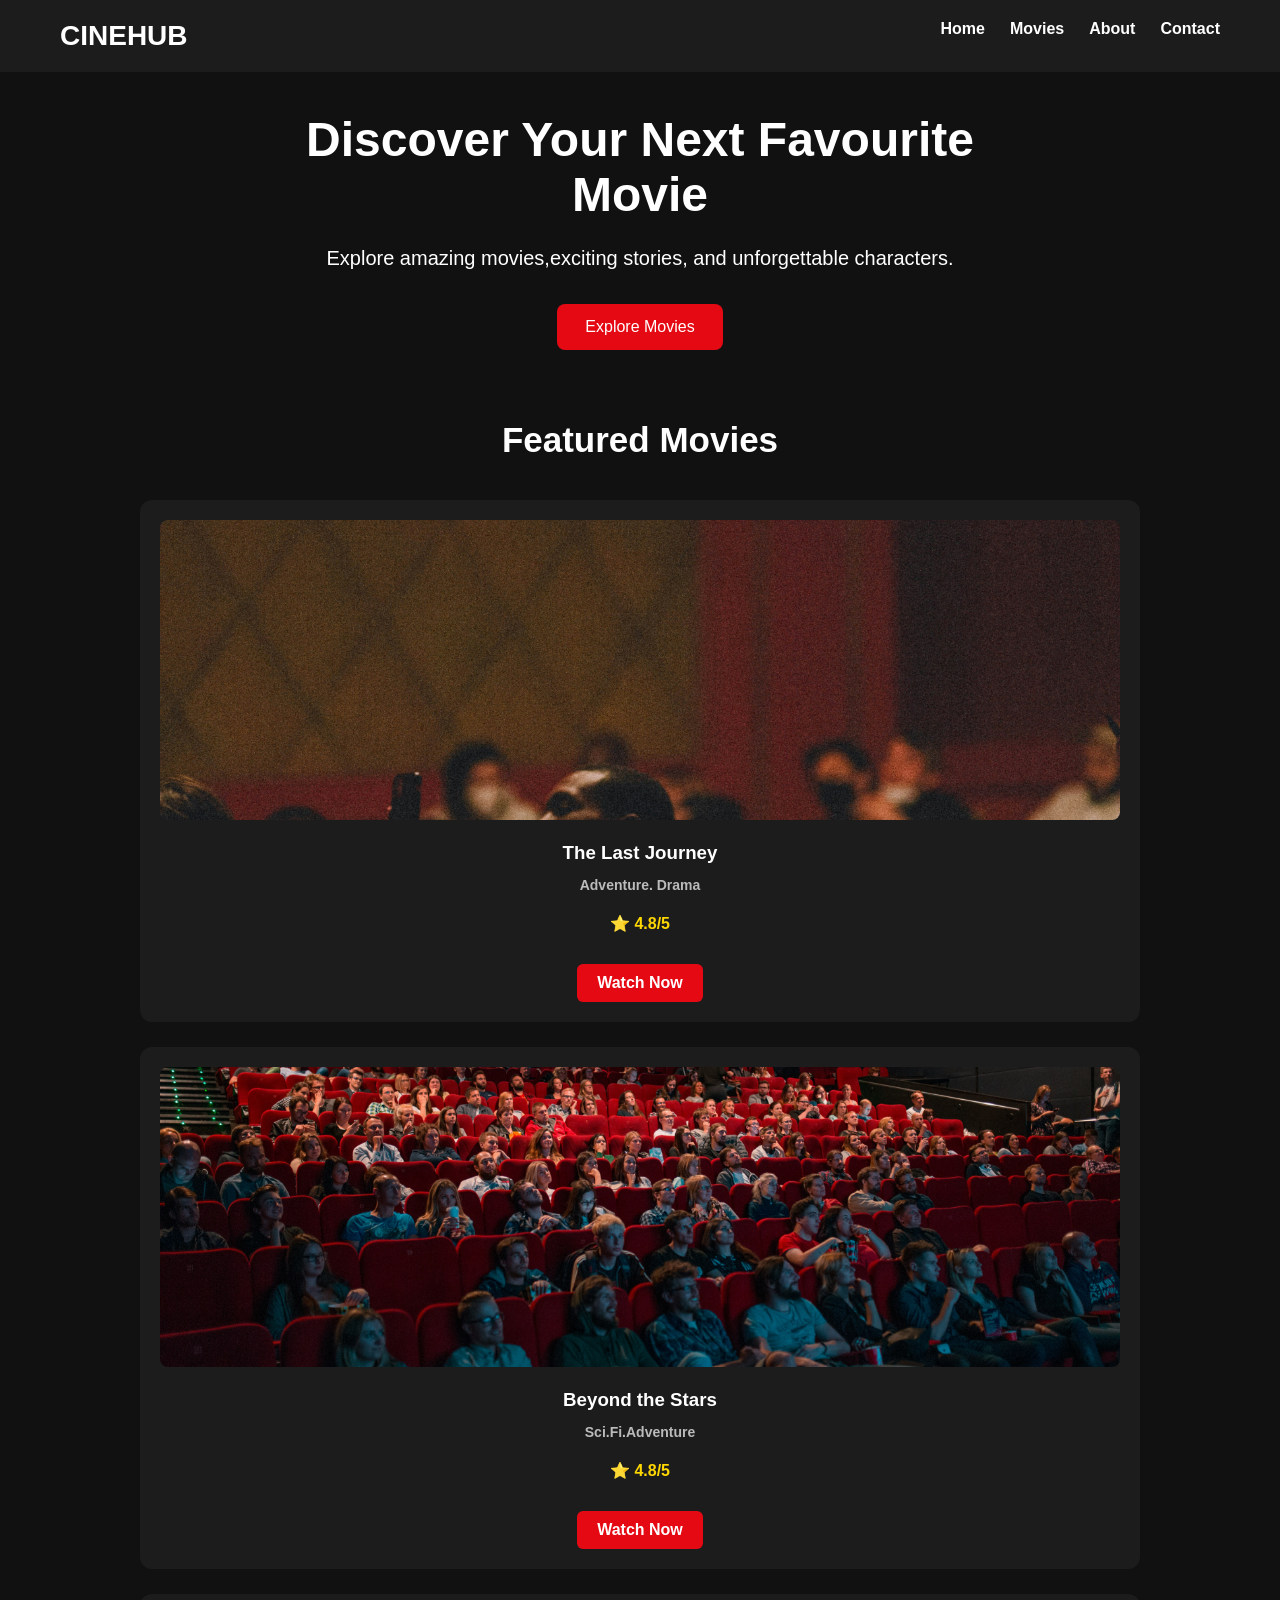
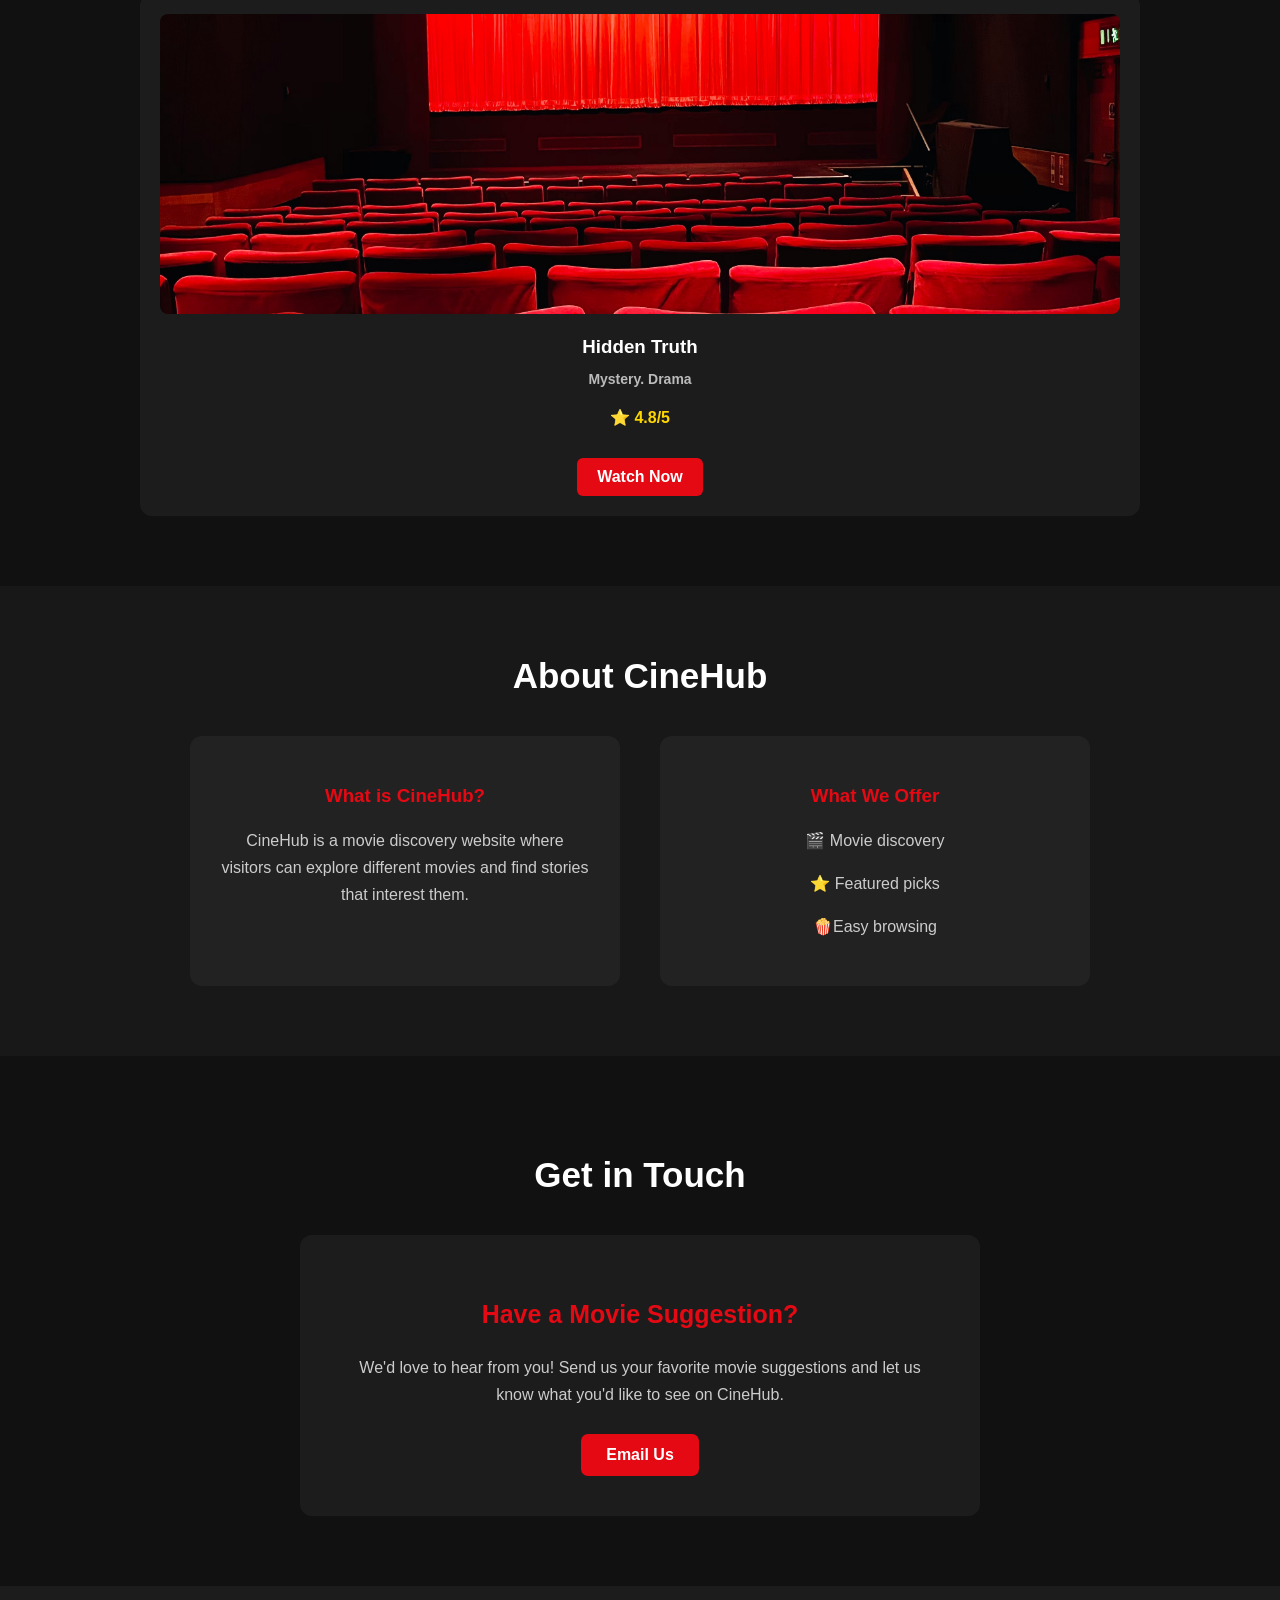
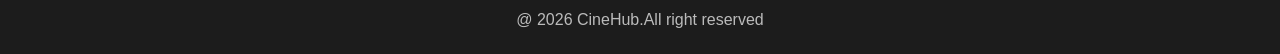
==== index.html @ bcbaee93 "Rename cinehub.html to index.html" ====
<!DOCTYPE html>
<html lang="en">
<head>
    <meta charset="UTF-8">
    <meta name="viewport" content="width=device-width, initial-scale=1.0">
    <title>Document</title>
    <link rel="stylesheet" href="cinehub.css">
</head>
<body>
  <header>
    <h1>CINEHUB</h1>
    <nav>
        <a href="#home">Home</a>
        <a href="#movies">Movies</a>
        <a href="#about">About</a>
        <a href="#contact">Contact</a>



    </nav>
  </header>
  <main>
<section id="#home">
    <div class="hero-content">
    
    <h2>Discover Your Next Favourite Movie</h2>
    <p>Explore amazing movies,exciting stories, and unforgettable characters.</p>
    <a href="#movies" class="hero-btn">Explore Movies</a>
    </div>
 
</section>
<section id="movies">
    <h2>Featured Movies</h2>
    <div class="movie-container">
        <div class="movie-card">
            <img src="movie1.jpg" alt="Movie poster">
            <h3>The Last Journey</h3>
            <p class="genre">Adventure. Drama</p>
            
<p class="rating">⭐ 4.8/5</p>

           <a href="#" class="watch-btn">Watch Now</a>
        </div>
<div class="movie-card">

    <img src="movie2.jpg" alt="Movie poster">
    <h3>Beyond the Stars</h3>
    <p class="genre">Sci.Fi.Adventure</p>
    
<p class="rating">⭐ 4.8/5</p>

     <a href="#" class="watch-btn">Watch Now</a>
</div>
 
        <div class="movie-card">
            <img src="movie3.jpg" alt="Movie poster">
            <h3>Hidden Truth</h3>
            <p class="genre">Mystery. Drama</p>

<p class="rating">⭐ 4.8/5</p>

           <a href="#" class="watch-btn">Watch Now</a>
        </div>
    </div>

</section>
<section id="about">
    <h2>About CineHub</h2>
    <div class="about-content">

   <div class="about-card">

    
    <h3>What is CineHub?</h3>
    <p>CineHub is a movie discovery website where visitors can explore different movies and find stories that interest them.</p>
</div>
<div class="about-card">
    <h3>What We Offer</h3>
    <p>🎬 Movie discovery</p>
    <p>⭐ Featured picks</p>
    <p>🍿Easy browsing</p>
</div>
 </div>
</section>
<section id="#contact">
    <section id="contact">
    <h2>Get in Touch</h2>

    <div class="contact-content">
        <h3>Have a Movie Suggestion?</h3>
        <p>
            We'd love to hear from you! Send us your favorite movie
            suggestions and let us know what you'd like to see on CineHub.
        </p>

        <a href="mailto:cinehub@example.com" class="contact-btn">
            Email Us
        </a>
    </div>

</section>
<footer>
  <p> @ 2026 CineHub.All right reserved</p> 
</footer>
  </main>
</body>
</html>
---- cinehub.css ----
html{
    scroll-behavior: smooth;
}
body{
    margin: 0;
    font-family: Arial, sans-serif;
    background-color: #111;
    color: white;
}
/*header*/
header{
    display: flex;
    justify-content: space-between;
    padding: 20px 60px;
    background-color: #1c1c1c;
    position: sticky;
    top: 0;
    z-index: 1000;
}
header h1{
    margin: 0;
    font-size: 28px;
}
nav{
    display: flex;
    gap: 25px;
}
nav a{
    color: white;
    text-decoration: none;
    font-weight: bold;
    transition: 0.3s ease;
}
nav a:hover{
    color: #e50914;
}
/*home*/
#home{
    min-height: 500px;
    display: flex;
    justify-content: center;
    align-items: center;
    padding: 60px 20px;
    background: linear-gradient(to bottom, #222,#111);
}
.hero-content{
    max-width: 700px;
    width:100%;
    margin: 0 auto;
    text-align:center;
}
.hero-content h2{
    font-size: 48px;
    margin-bottom: 20px;
    text-align:center;

}
.hero-content p{
    font-size: 20px;
    line-height: 1.6;
    margin:0 auto 30px;
    text-align:center;
}
.hero-btn{
    display: inline-block;
    padding: 14px 28px;
    background-color: #e50914;
    color: white;
    border-radius: 8px;
    text-decoration: none;
    border-radius: bold;
    transition: 0.3s ease;
}
.hero-btn:hover{
    background-color: #b20710;
    transform: translateY(-3px);
}
/*movies*/
#movies{
    padding: 70px 20px;
    background-color: #111;
    display: block;
    width: 100%;
    box-sizing: border-box;

}
#movies h2{
    text-align: center;
    margin:0 0 40px;
    font-size: 35px;
    display: block;
    width: 100%;
}
.movie-container{
    display: grid;
    grid-template-columns: repeat(3 1fr);
    gap: 25px;
    width: 100%;
    max-width: 1000px;
    margin: 0 auto;
}
.movie-card{
    background-color: #1c1c1c;
    padding: 20px;
    border-radius: 12px;
    text-align: center;
    transition: 0.3s ease;
}
.movie-card:hover{
    transform: translateY(-8px);
}
.movie-card img{
    width: 100%;
    height: 300px;
    object-fit: cover;
    border-radius: 8px;
}
.movie-card h3{
    margin: 18px 0 8px;
}
.movie-card p{
    color: #bbb;
}
.rating {
    color: #ffd700 !important;
    font-weight: bold;
}
.genre{
    display: inline-block;
    color: #e50914;
    font-size: 14px;
    font-weight: bold;
    margin: 5px 0;
}
.watch-btn{
    display: inline-block;
    margin-top: 15px;
    padding: 10px 20px;
    background-color: #e50914;
    color: white;
    text-decoration: none;
    border-radius: 6px;
    font-weight: bold;
    transition: 0.3s ease;
}
.watch-btn:hover{
    background-color: #b20710;
    transform: translateY(-3px);
}
    #about {
    padding: 70px 20px;
    background-color: #181818;
}

#about h2 {
    text-align: center;
    font-size: 35px;
    margin:0 0 40px;
}

.about-content {
    display: grid;
    grid-template-columns: 1fr 1fr;
    gap: 40px;
    max-width: 900px;
    margin:0  auto;
}

.about-card {
    background-color: #222;
    padding: 30px;
    border-radius: 12px;
    text-align: center;
}

.about-card h3 {
    color: #e50914;
    margin-bottom: 20px;
}

.about-card p {
    color: #ccc;
    line-height: 1.7;
    margin-bottom: 10px 0;
}
#contact {
    padding: 70px 20px;
    background-color: #111;
    text-align: center;
}

#contact h2 {
    font-size: 35px;
    margin-bottom: 40px;
}

.contact-content {
    max-width: 600px;
    margin: auto;
    background-color: #1c1c1c;
    padding: 40px;
    border-radius: 12px;
}

.contact-content h3 {
    color: #e50914;
    font-size: 25px;
}

.contact-content p {
    color: #ccc;
    line-height: 1.7;
    margin-bottom: 25px;
}

.contact-btn {
    display: inline-block;
    padding: 12px 25px;
    background-color: #e50914;
    color: white;
    text-decoration: none;
    border-radius: 7px;
    font-weight: bold;
    transition: 0.3s ease;
}

.contact-btn:hover {
    background-color: #b20710;
    transform: translateY(-3px);
}
footer {
    background-color: #1c1c1c;
    color: white;
    text-align: center;
    padding: 25px 20px;
}

footer p {
    margin: 0;
    color: #bbb;
}
@media (max-width:768px){
    header{
        padding: 20px;
        flex-direction: column;
        gap: 15px;
    }
    nav{
        flex-wrap: wrap;
        justify-content: center;
        gap: 15px;
    }
    #home{
        min-height: 450px;
        padding: 50px 20px;
    }
    .hero-content h2{
        font-size: 35px;
    }
    .hero-content p{
        font-size: 17px;
    }
    .movie-container{
        grid-template-columns: 1fr;
    }
    .about-content{
        grid-template-columns: 1fr;
    }
    .contact-content{
        padding: 30px 20px;
    }
}
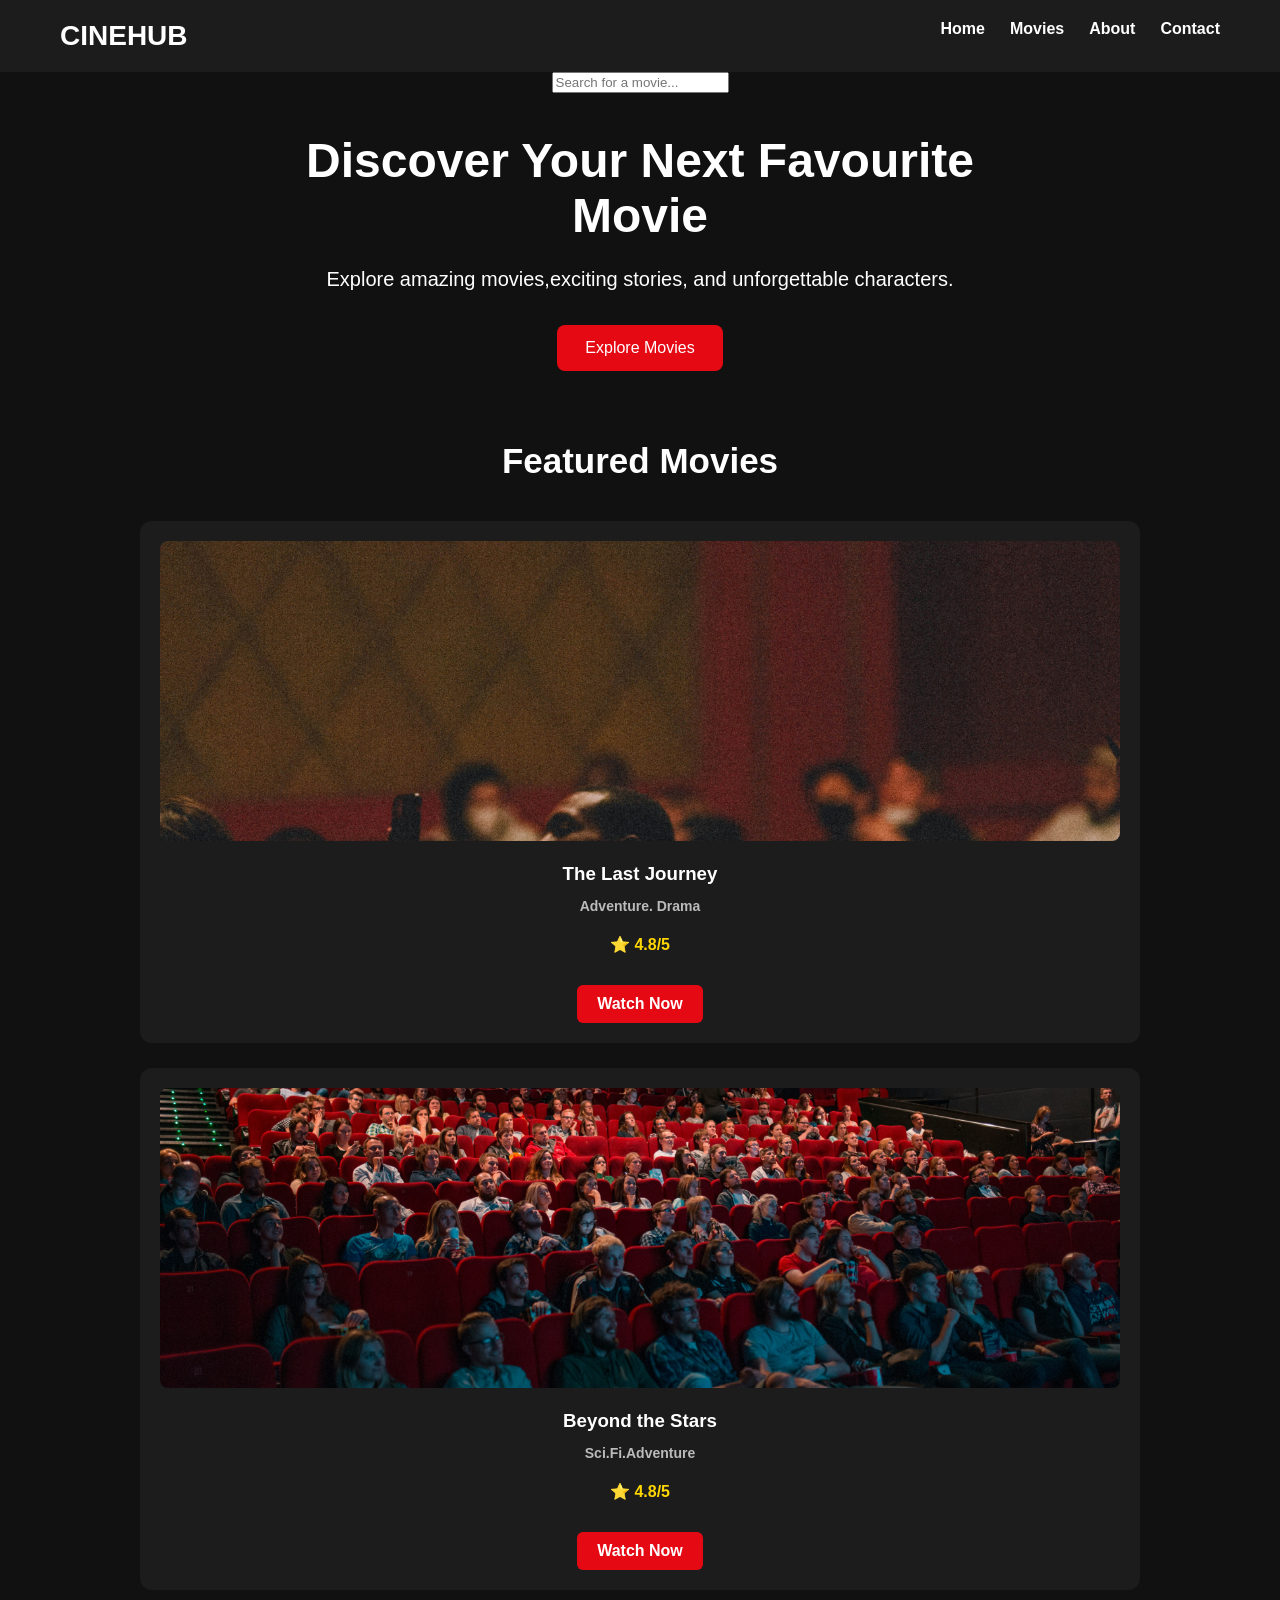
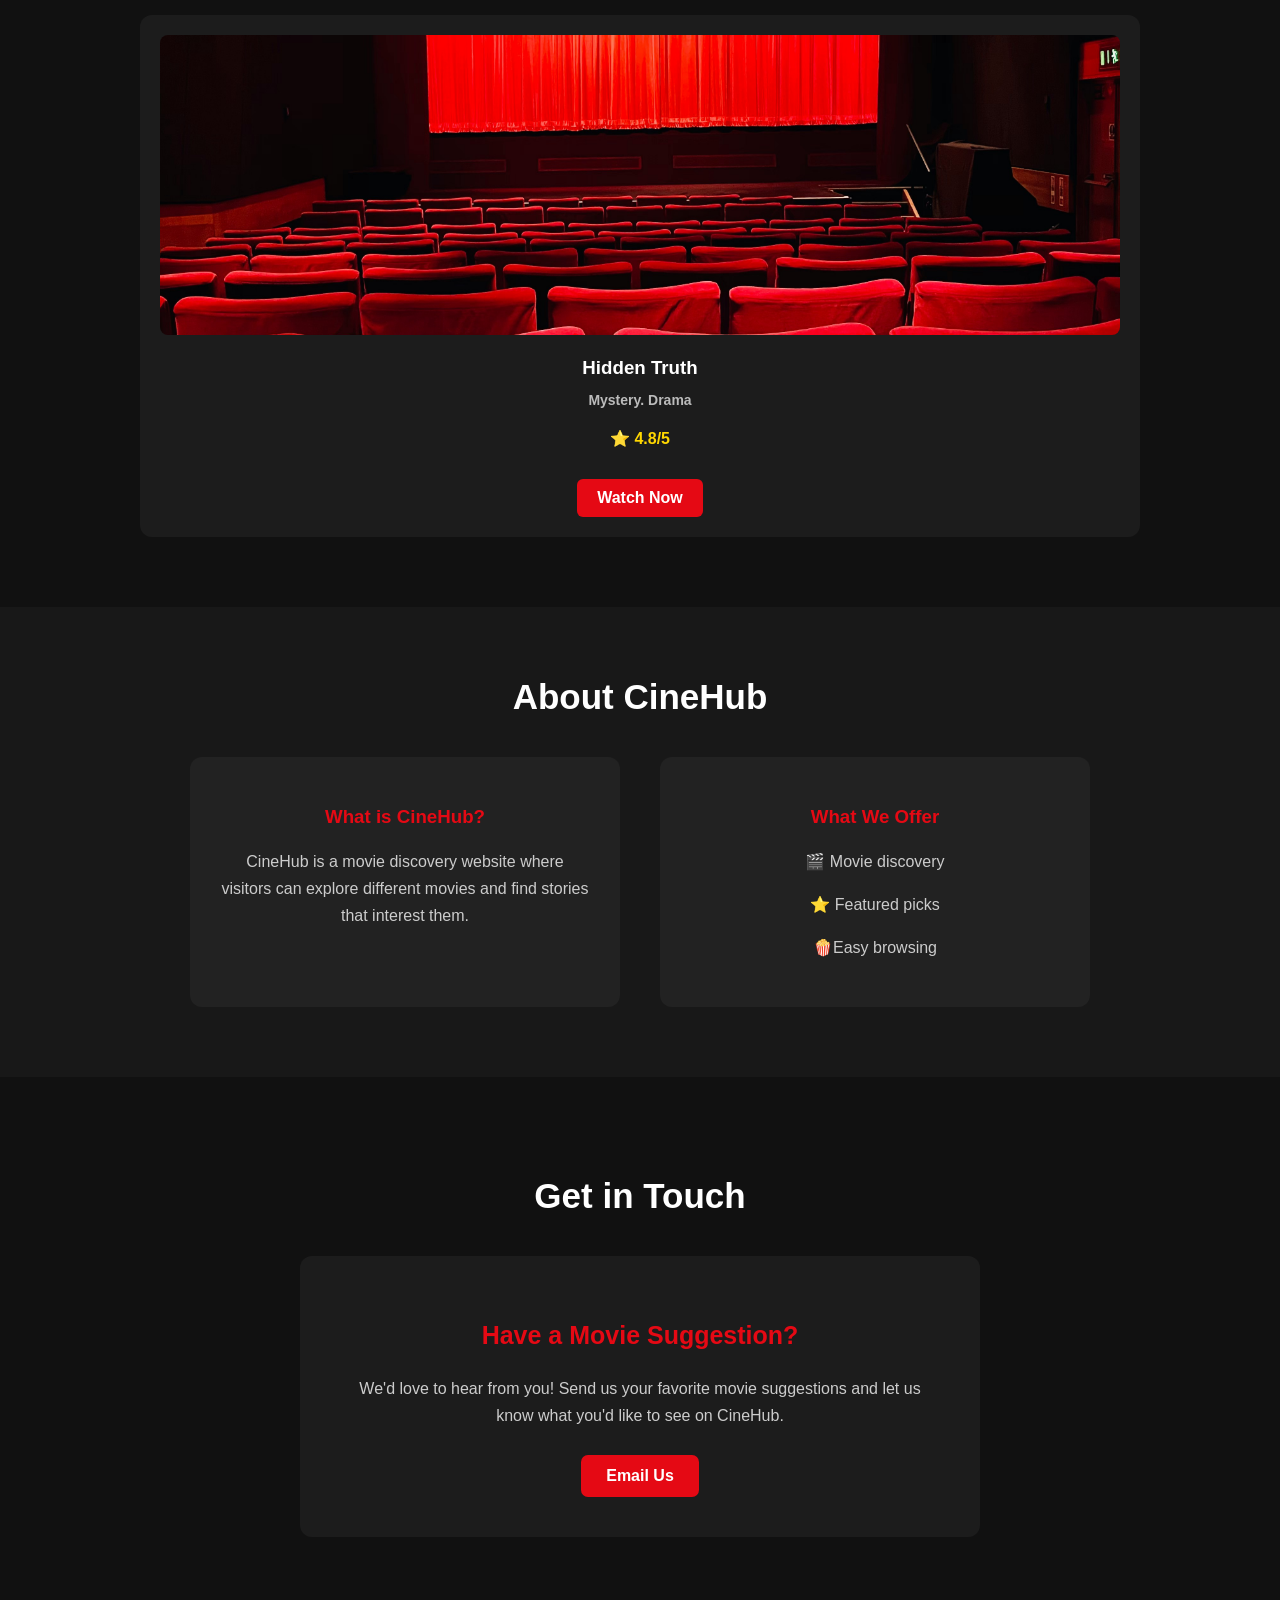
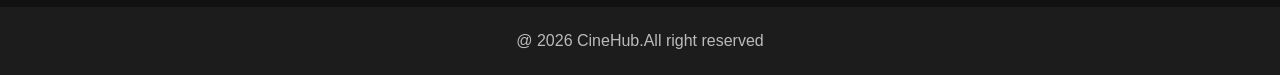
==== commit cc0ca0b7: "Add search box to hero section Added a search box to the hero section for movie search functionality" ====
--- a/index.html
+++ b/index.html
@@ -22,7 +22,9 @@
   <main>
 <section id="#home">
     <div class="hero-content">
-    
+    <div class="search-box">
+    <input type="text" id="movieSearch" placeholder="Search for a movie...">
+</div>
     <h2>Discover Your Next Favourite Movie</h2>
     <p>Explore amazing movies,exciting stories, and unforgettable characters.</p>
     <a href="#movies" class="hero-btn">Explore Movies</a>
@@ -103,5 +105,6 @@
   <p> @ 2026 CineHub.All right reserved</p> 
 </footer>
   </main>
+    <script src="script.js"></script>
 </body>
 </html>
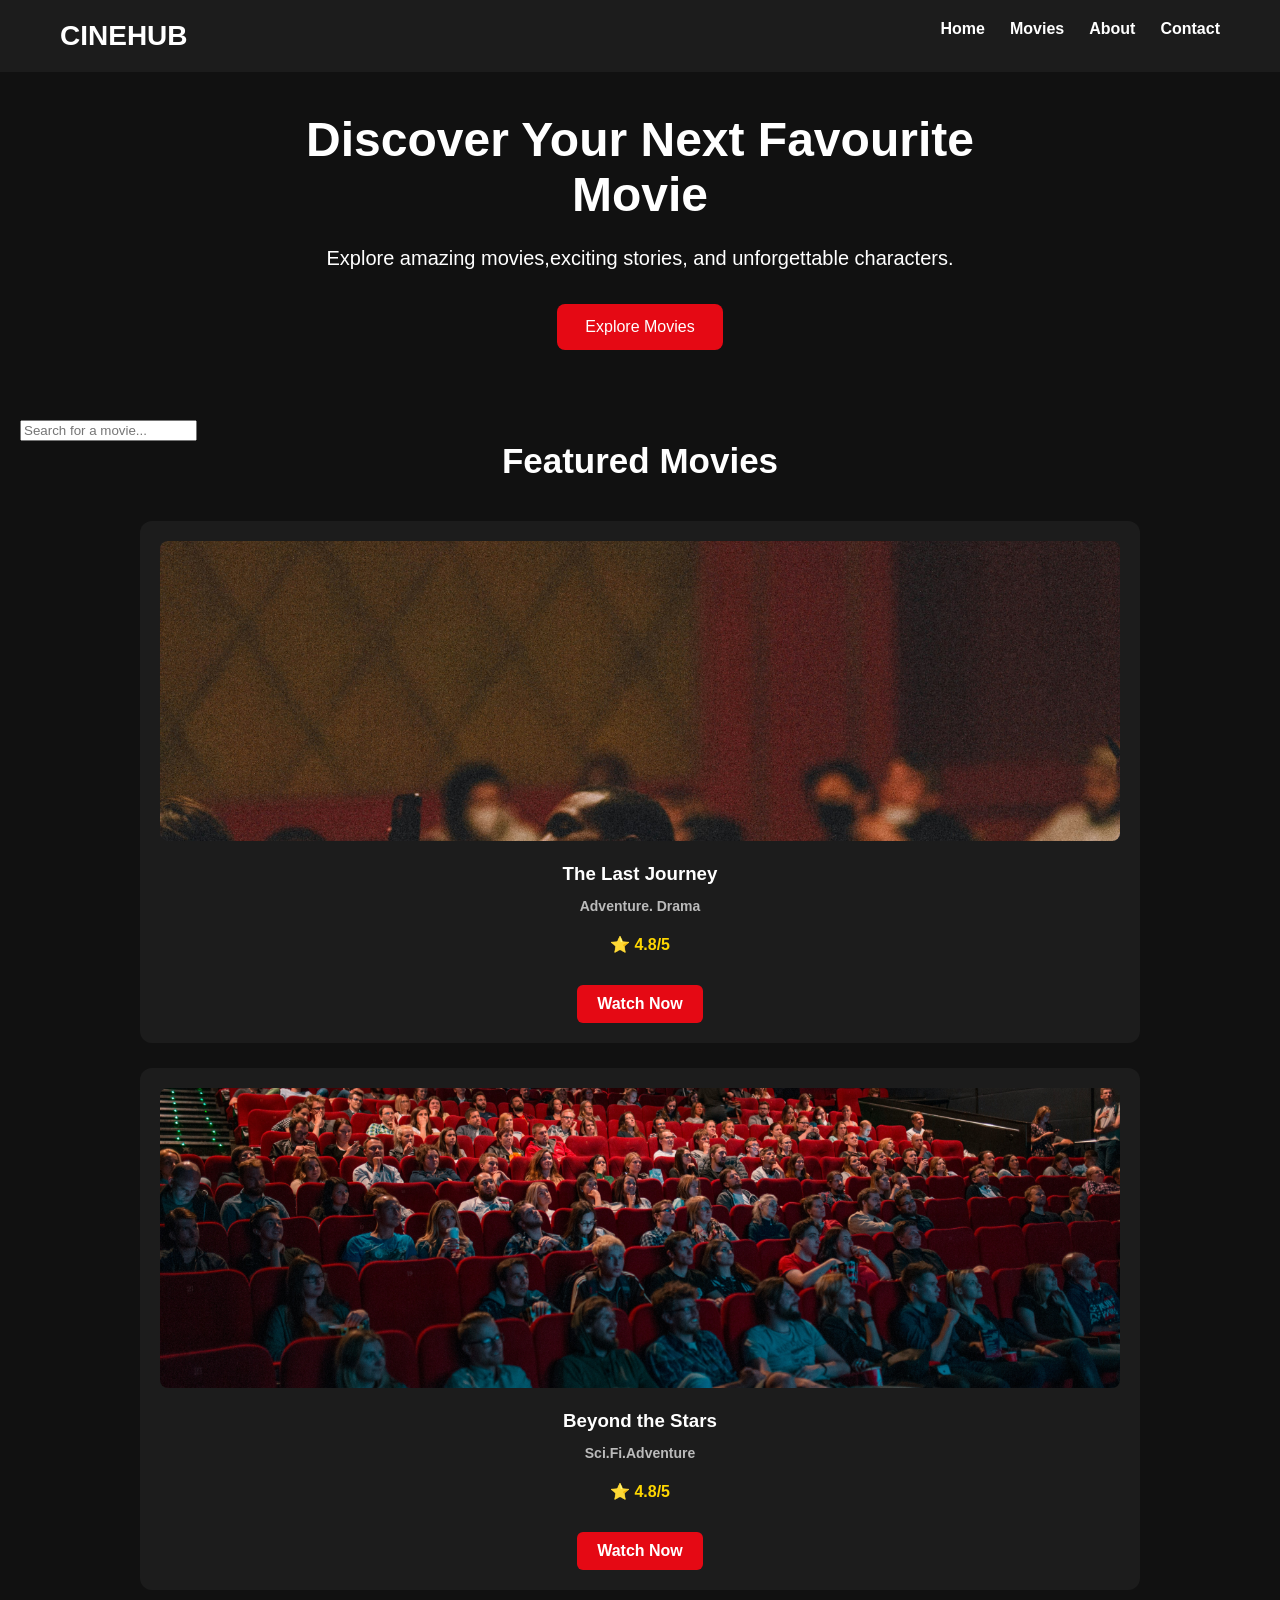
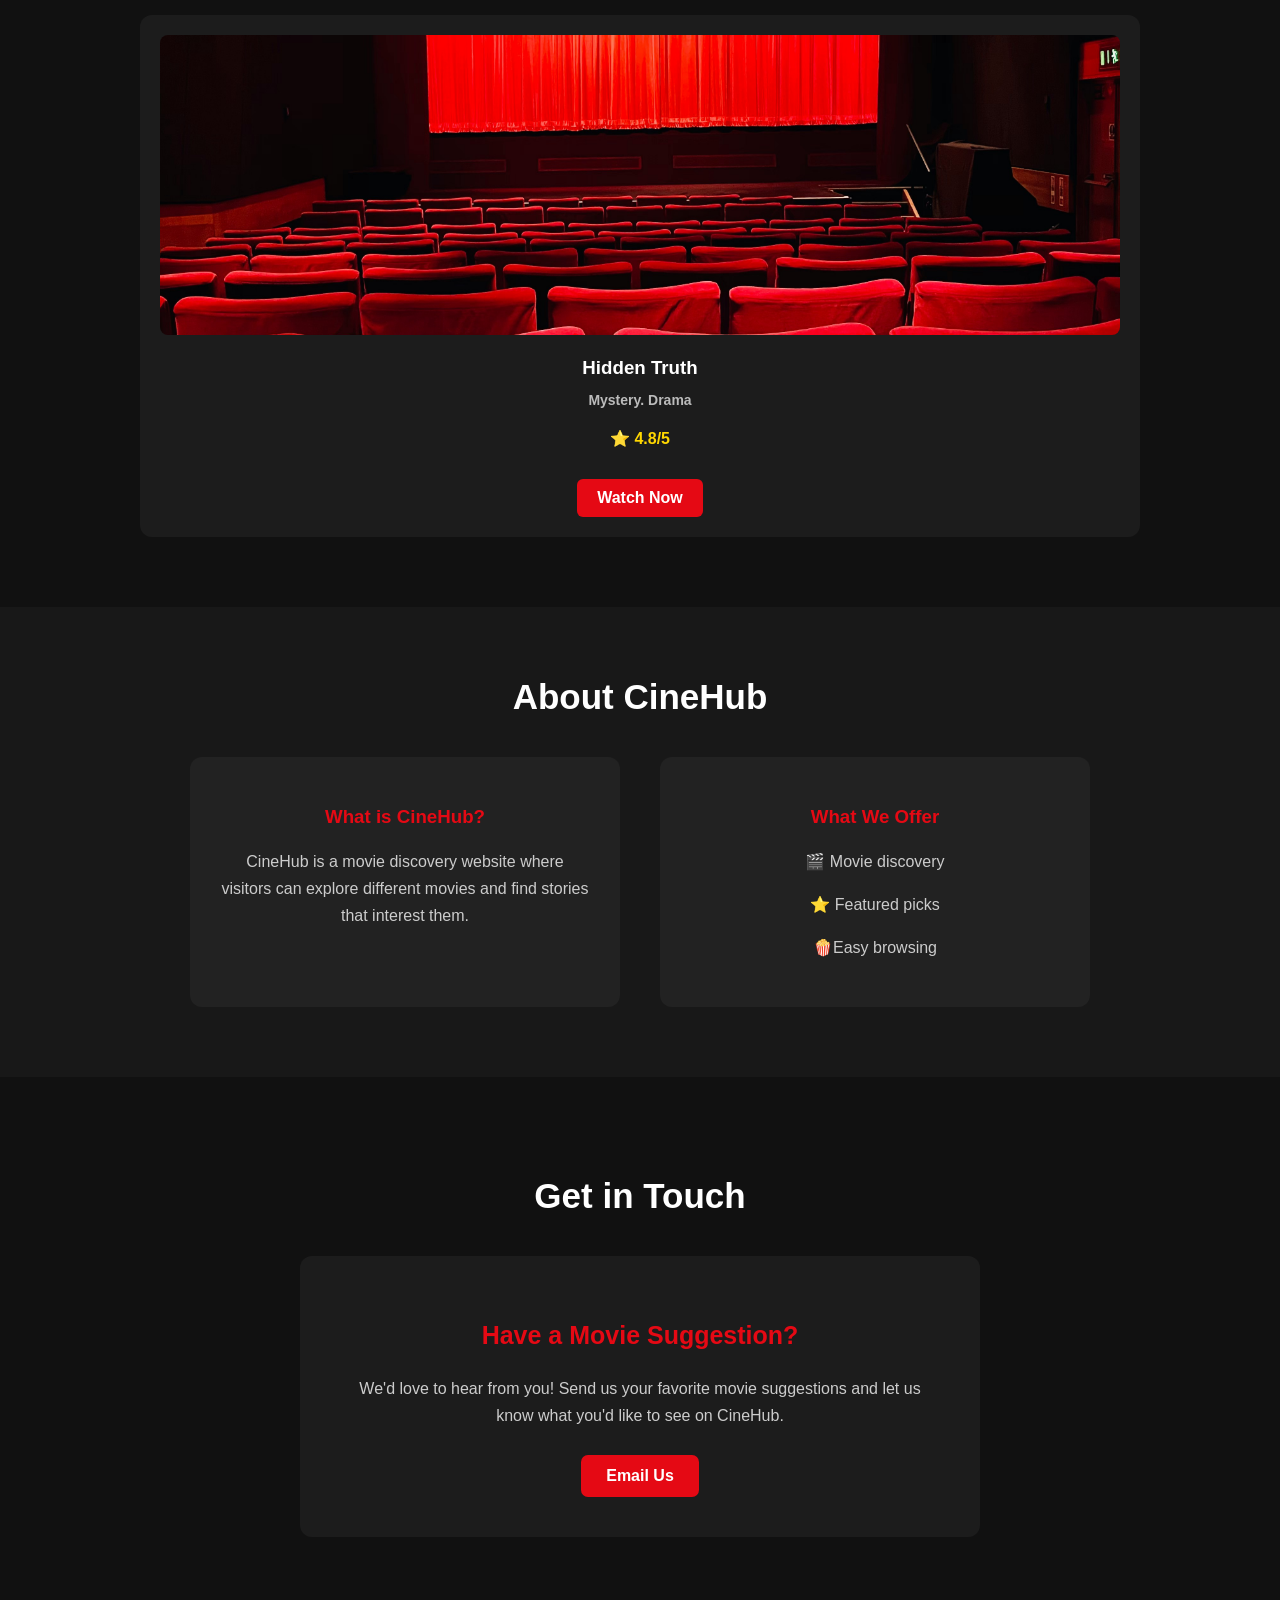
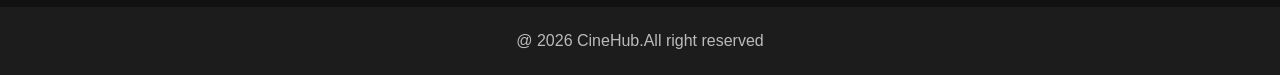
==== commit bca41599: "Fix HTML structure and formatting issues" ====
--- a/index.html
+++ b/index.html
@@ -22,9 +22,7 @@
   <main>
 <section id="#home">
     <div class="hero-content">
-    <div class="search-box">
-    <input type="text" id="movieSearch" placeholder="Search for a movie...">
-</div>
+   
     <h2>Discover Your Next Favourite Movie</h2>
     <p>Explore amazing movies,exciting stories, and unforgettable characters.</p>
     <a href="#movies" class="hero-btn">Explore Movies</a>
@@ -32,6 +30,9 @@
  
 </section>
 <section id="movies">
+     <div class="search-box">
+    <input type="text" id="movieSearch" placeholder="Search for a movie...">
+</div>
     <h2>Featured Movies</h2>
     <div class="movie-container">
         <div class="movie-card">
--- a/cinehub.css
+++ b/cinehub.css
@@ -269,4 +269,19 @@
     .contact-content{
         padding: 30px 20px;
     }
-}
+    .search-box {
+    text-align: center;
+    margin-bottom: 30px;
+}
+
+.search-box input {
+    width: 80%;
+    max-width: 500px;
+    padding: 15px;
+    border: none;
+    border-radius: 8px;
+    font-size: 16px;
+    outline: none;
+}
+
+
